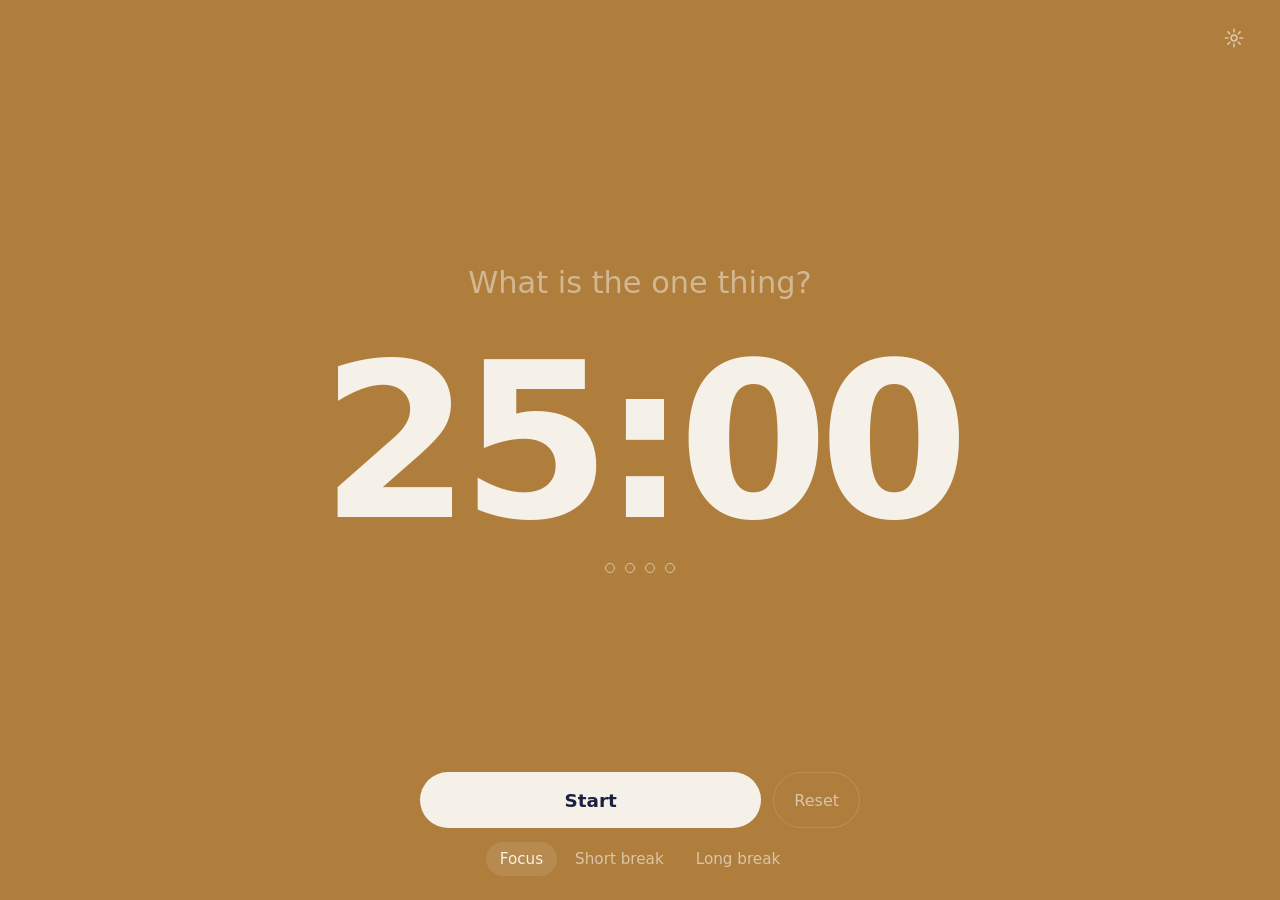
==== index.html @ f16b8491 "Focus: one task, one timer Installable offline pomodoro timer for iPhone and Mac. Plain HTML, CSS an" ====
<!doctype html>
<html lang="en">
<head>
  <meta charset="utf-8">
  <title>Focus</title>
  <meta name="viewport" content="width=device-width, initial-scale=1, viewport-fit=cover">
  <meta name="description" content="One task, one timer.">
  <meta name="theme-color" content="#1c2140">
  <meta name="apple-mobile-web-app-capable" content="yes">
  <meta name="mobile-web-app-capable" content="yes">
  <meta name="apple-mobile-web-app-status-bar-style" content="black-translucent">
  <meta name="apple-mobile-web-app-title" content="Focus">
  <link rel="manifest" href="manifest.webmanifest">
  <link rel="icon" href="icons/icon.svg" type="image/svg+xml">
  <link rel="apple-touch-icon" href="icons/icon-180.png">
  <link rel="stylesheet" href="style.css">
</head>
<body data-mode="focus">

  <div class="level" id="level" aria-hidden="true"></div>

  <main class="stage">
    <header class="top">
      <button class="icon-button" id="settings-button" type="button" aria-label="Settings" aria-expanded="false">
        <svg viewBox="0 0 24 24" width="22" height="22" aria-hidden="true">
          <circle cx="12" cy="12" r="3.2" fill="none" stroke="currentColor" stroke-width="1.8"/>
          <path d="M12 2.5v3M12 18.5v3M2.5 12h3M18.5 12h3M5.3 5.3l2.1 2.1M16.6 16.6l2.1 2.1M5.3 18.7l2.1-2.1M16.6 7.4l2.1-2.1" stroke="currentColor" stroke-width="1.8" stroke-linecap="round"/>
        </svg>
      </button>
    </header>

    <section class="focus-area">
      <label class="task">
        <span class="visually-hidden">Your one task</span>
        <textarea id="task" rows="1" placeholder="What is the one thing?" autocomplete="off" autocapitalize="sentences" spellcheck="false" maxlength="140"></textarea>
      </label>

      <div class="clock" id="clock" role="timer" aria-live="off">25:00</div>

      <div class="sessions" id="sessions" aria-label="Focus sessions completed today"></div>
    </section>

    <footer class="controls">
      <button class="primary" id="toggle" type="button">Start</button>
      <button class="quiet" id="reset" type="button">Reset</button>

      <nav class="modes" aria-label="Session type">
        <button type="button" data-mode="focus" aria-pressed="true">Focus</button>
        <button type="button" data-mode="short" aria-pressed="false">Short break</button>
        <button type="button" data-mode="long" aria-pressed="false">Long break</button>
      </nav>
    </footer>
  </main>

  <div class="sheet-backdrop" id="sheet-backdrop" hidden></div>
  <aside class="sheet" id="sheet" hidden aria-label="Settings">
    <form id="settings-form">
      <h2>Lengths, in minutes</h2>
      <div class="fields">
        <label>Focus <input type="number" name="focus" min="1" max="180" inputmode="numeric" required></label>
        <label>Short break <input type="number" name="short" min="1" max="60" inputmode="numeric" required></label>
        <label>Long break <input type="number" name="long" min="1" max="120" inputmode="numeric" required></label>
        <label>Long break after <input type="number" name="cycle" min="1" max="12" inputmode="numeric" required> sessions</label>
      </div>

      <h2>When a session ends</h2>
      <div class="fields">
        <label class="check"><input type="checkbox" name="sound"> Play a chime</label>
        <label class="check"><input type="checkbox" name="notify" id="notify"> Show a notification</label>
        <p class="hint" id="notify-hint" hidden></p>
      </div>

      <h2>Keys</h2>
      <p class="keys"><kbd>Space</kbd> start or pause &nbsp; <kbd>R</kbd> reset &nbsp; <kbd>1</kbd> <kbd>2</kbd> <kbd>3</kbd> session type &nbsp; <kbd>T</kbd> edit task</p>

      <div class="sheet-actions">
        <button class="primary" type="submit">Save</button>
        <button class="quiet" type="button" id="sheet-close">Cancel</button>
      </div>
    </form>
  </aside>

  <script src="timer.js"></script>
  <script src="app.js"></script>
</body>
</html>
---- style.css ----
/* Focus: one task, one clock.
   The memorable element is the level: a band of colour that drains as the
   session runs, so time left is readable from across a room without
   reading the digits. Everything else stays quiet. */

:root {
  --bg: #1c2140;
  --level: #e9a23b;
  --level-alpha: 0.72;
  --ink: #f5f1e8;
  --ink-soft: rgba(245, 241, 232, 0.62);
  --ink-faint: rgba(245, 241, 232, 0.5);
  --line: rgba(245, 241, 232, 0.16);
  --focus-ring: #ffd27a;
  --sheet: #262c52;
  --font: ui-rounded, "SF Pro Rounded", -apple-system, system-ui, "Segoe UI", Roboto, sans-serif;
}

body[data-mode="short"],
body[data-mode="long"] {
  --bg: #1d3a35;
  --level: #8ad4bb;
  --level-alpha: 0.42;
  --focus-ring: #b8f0dd;
  --sheet: #274841;
}

* { box-sizing: border-box; }

html, body {
  height: 100%;
  margin: 0;
}

body {
  font-family: var(--font);
  background: var(--bg);
  color: var(--ink);
  -webkit-font-smoothing: antialiased;
  -webkit-text-size-adjust: 100%;
  -webkit-tap-highlight-color: transparent;
  overflow: hidden;
  transition: background-color 600ms ease;
  overscroll-behavior: none;
  user-select: none;
  -webkit-user-select: none;
}

/* ----- the level ----- */

.level {
  position: fixed;
  left: 0;
  right: 0;
  bottom: 0;
  height: 100%;
  background: var(--level);
  opacity: var(--level-alpha);
  transform-origin: bottom;
  transform: scaleY(var(--progress, 1));
  transition: transform 1000ms linear, background-color 600ms ease;
  pointer-events: none;
}

body.paused .level {
  animation: breathe 3.2s ease-in-out infinite;
}

@keyframes breathe {
  0%, 100% { opacity: var(--level-alpha); }
  50% { opacity: calc(var(--level-alpha) * 0.55); }
}

/* ----- layout ----- */

.stage {
  position: relative;
  display: grid;
  grid-template-rows: auto 1fr auto;
  height: 100%;
  padding:
    max(16px, env(safe-area-inset-top))
    max(24px, env(safe-area-inset-right))
    max(24px, env(safe-area-inset-bottom))
    max(24px, env(safe-area-inset-left));
}

.top {
  display: flex;
  justify-content: flex-end;
}

.focus-area {
  display: flex;
  flex-direction: column;
  align-items: center;
  justify-content: center;
  gap: clamp(8px, 2vh, 20px);
  text-align: center;
  min-height: 0;
}

.controls {
  display: grid;
  grid-template-columns: 1fr auto;
  grid-template-areas:
    "toggle reset"
    "modes modes";
  gap: 14px 12px;
  max-width: 440px;
  width: 100%;
  margin: 0 auto;
}

/* ----- task ----- */

.task {
  display: block;
  width: min(100%, 34ch);
}

.task textarea {
  display: block;
  width: 100%;
  margin: 0;
  padding: 6px 4px;
  border: 0;
  border-bottom: 1px solid transparent;
  border-radius: 0;
  background: transparent;
  color: var(--ink);
  font: inherit;
  font-size: clamp(1.25rem, 2.6vw + 0.6rem, 1.9rem);
  font-weight: 500;
  line-height: 1.3;
  text-align: center;
  resize: none;
  overflow: hidden;
  outline: none;
  user-select: text;
  -webkit-user-select: text;
  transition: border-color 200ms ease;
}

.task textarea::placeholder {
  color: var(--ink-faint);
  font-weight: 400;
}

.task textarea:focus {
  border-bottom-color: var(--ink-soft);
}

/* ----- clock ----- */

.clock {
  font-size: clamp(5.5rem, 26vw, 15rem);
  font-weight: 600;
  line-height: 0.95;
  letter-spacing: -0.045em;
  font-variant-numeric: tabular-nums;
  font-feature-settings: "tnum" 1;
  margin-top: clamp(4px, 1.5vh, 16px);
}

@media (min-aspect-ratio: 4/3) {
  .clock { font-size: clamp(6rem, 24vh, 15rem); }
  .task { width: min(100%, 44ch); }
}

/* ----- session dots: one per focus session, filled when done ----- */

.sessions {
  display: flex;
  gap: 10px;
  min-height: 12px;
}

.sessions i {
  width: 10px;
  height: 10px;
  border-radius: 50%;
  border: 1.5px solid var(--ink-soft);
}

.sessions i.done {
  background: var(--ink);
  border-color: var(--ink);
}

.sessions i.extra {
  width: auto;
  height: auto;
  border: 0;
  border-radius: 0;
  font-style: normal;
  font-size: 0.8rem;
  line-height: 12px;
  color: var(--ink-soft);
}

/* ----- buttons ----- */

button {
  font: inherit;
  color: inherit;
  cursor: pointer;
  border: 0;
  background: none;
  padding: 0;
  margin: 0;
}

button:focus-visible,
textarea:focus-visible,
input:focus-visible {
  outline: 2px solid var(--focus-ring);
  outline-offset: 3px;
}

.primary {
  grid-area: toggle;
  height: 56px;
  border-radius: 28px;
  background: var(--ink);
  color: var(--bg);
  font-size: 1.15rem;
  font-weight: 600;
  transition: transform 120ms ease, background-color 600ms ease, color 600ms ease;
}

.primary:active { transform: scale(0.97); }

.quiet {
  grid-area: reset;
  height: 56px;
  padding: 0 20px;
  border-radius: 28px;
  border: 1.5px solid var(--line);
  color: var(--ink-soft);
  font-size: 1rem;
  font-weight: 500;
}

.quiet:hover { color: var(--ink); border-color: var(--ink-soft); }

.modes {
  grid-area: modes;
  display: flex;
  justify-content: center;
  gap: 4px;
}

.modes button {
  padding: 8px 14px;
  border-radius: 18px;
  font-size: 0.95rem;
  font-weight: 500;
  color: var(--ink-soft);
  transition: color 160ms ease, background-color 160ms ease;
}

.modes button:hover { color: var(--ink); }

.modes button[aria-pressed="true"] {
  color: var(--ink);
  background: rgba(255, 255, 255, 0.1);
}

.icon-button {
  width: 44px;
  height: 44px;
  border-radius: 22px;
  display: grid;
  place-items: center;
  color: var(--ink-soft);
}

.icon-button:hover,
.icon-button[aria-expanded="true"] { color: var(--ink); }

/* ----- settings sheet ----- */

.sheet-backdrop {
  position: fixed;
  inset: 0;
  background: rgba(0, 0, 0, 0.35);
}

.sheet {
  position: fixed;
  left: 50%;
  bottom: 0;
  transform: translateX(-50%);
  width: min(100%, 460px);
  max-height: 88vh;
  overflow-y: auto;
  background: var(--sheet);
  border-radius: 22px 22px 0 0;
  padding: 24px 24px max(24px, env(safe-area-inset-bottom));
  box-shadow: 0 -8px 40px rgba(0, 0, 0, 0.3);
}

@media (min-width: 720px) {
  .sheet {
    bottom: auto;
    top: 50%;
    transform: translate(-50%, -50%);
    border-radius: 22px;
  }
}

.sheet h2 {
  font-size: 0.95rem;
  font-weight: 600;
  color: var(--ink-soft);
  margin: 0 0 10px;
}

.sheet h2 + .fields { margin-bottom: 22px; }

.fields {
  display: grid;
  gap: 10px;
}

.fields label {
  display: flex;
  align-items: center;
  justify-content: space-between;
  gap: 12px;
  font-size: 1.05rem;
  font-weight: 500;
}

.fields input[type="number"] {
  width: 72px;
  height: 40px;
  padding: 0 10px;
  font: inherit;
  font-size: 1.05rem;
  font-variant-numeric: tabular-nums;
  text-align: right;
  color: var(--ink);
  background: rgba(0, 0, 0, 0.22);
  border: 1px solid var(--line);
  border-radius: 10px;
}

.fields input[type="number"]::-webkit-inner-spin-button { opacity: 1; }

.fields .check { justify-content: flex-start; }

.fields input[type="checkbox"] {
  width: 22px;
  height: 22px;
  margin: 0;
  accent-color: var(--level);
}

.hint {
  margin: 0;
  font-size: 0.9rem;
  color: var(--ink-soft);
}

.keys {
  font-size: 0.95rem;
  color: var(--ink-soft);
  margin: 0 0 22px;
  line-height: 2;
}

kbd {
  font: inherit;
  font-size: 0.85rem;
  padding: 1px 7px;
  border: 1px solid var(--line);
  border-radius: 6px;
  color: var(--ink);
}

.sheet-actions {
  display: grid;
  grid-template-columns: 1fr auto;
  gap: 12px;
}

.sheet-actions .primary,
.sheet-actions .quiet { grid-area: auto; height: 50px; }

/* ----- utilities ----- */

.visually-hidden {
  position: absolute;
  width: 1px;
  height: 1px;
  overflow: hidden;
  clip: rect(0 0 0 0);
  white-space: nowrap;
}

@media (prefers-reduced-motion: reduce) {
  .level { transition: none; }
  body.paused .level { animation: none; }
  body, .primary { transition: none; }
}
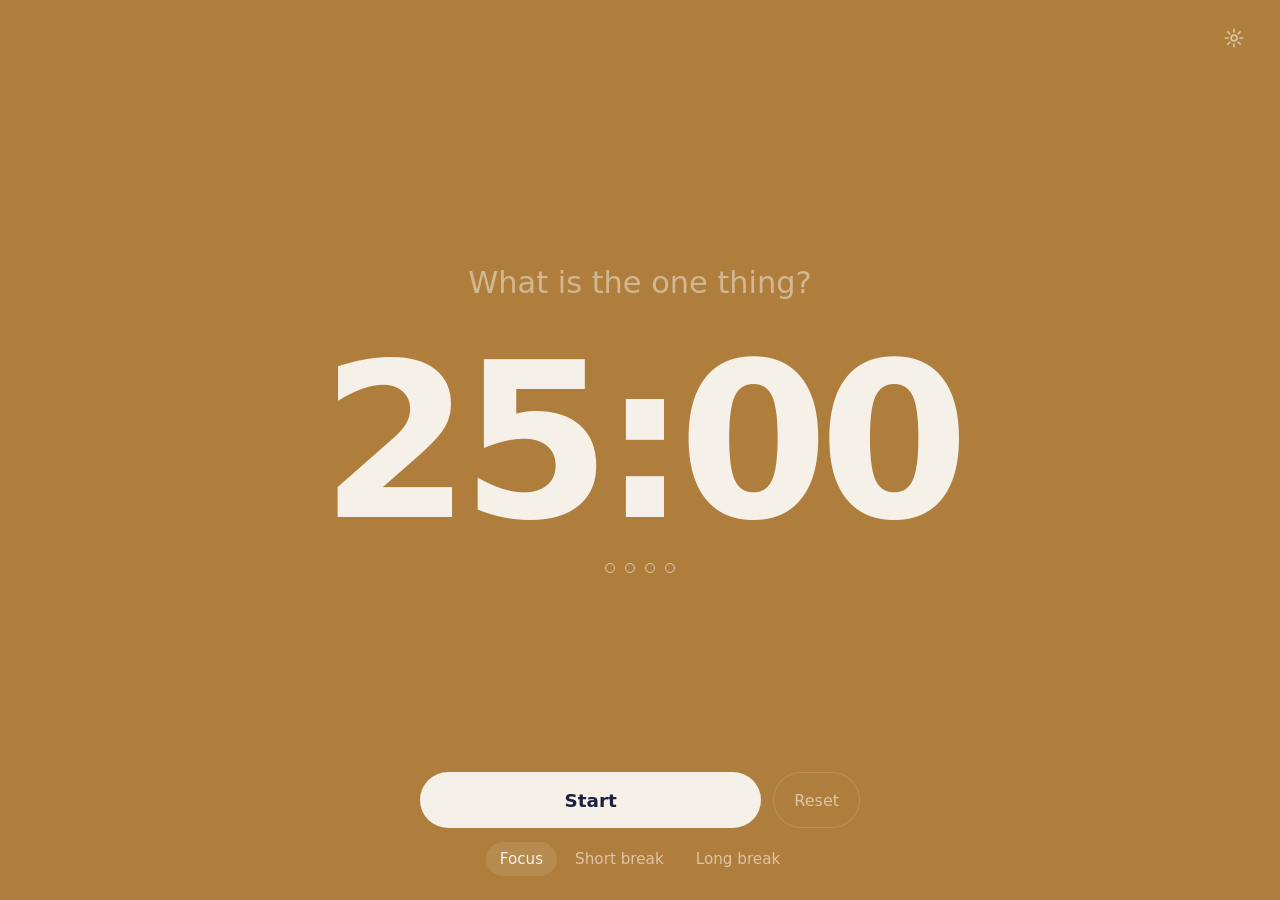
==== commit e3f08b9a: "Six colour schemes Amber, Old Glory, Monochrome, Evergreen, Chalk and Dusk, chosen from the settings" ====
--- a/index.html
+++ b/index.html
@@ -3,6 +3,7 @@
 <head>
   <meta charset="utf-8">
   <title>Focus</title>
+  <meta http-equiv="Content-Security-Policy" content="default-src 'self'; connect-src 'none'; img-src 'self'; style-src 'self'; script-src 'self'; font-src 'self'; manifest-src 'self'; object-src 'none'; base-uri 'none'; form-action 'none'">
   <meta name="viewport" content="width=device-width, initial-scale=1, viewport-fit=cover">
   <meta name="description" content="One task, one timer.">
   <meta name="theme-color" content="#1c2140">
@@ -15,7 +16,7 @@
   <link rel="apple-touch-icon" href="icons/icon-180.png">
   <link rel="stylesheet" href="style.css">
 </head>
-<body data-mode="focus">
+<body data-mode="focus" data-theme="amber">
 
   <div class="level" id="level" aria-hidden="true"></div>
 
@@ -70,6 +71,16 @@
         <p class="hint" id="notify-hint" hidden></p>
       </div>
 
+      <h2>Colours</h2>
+      <div class="themes" id="themes" role="group" aria-label="Colour scheme">
+        <button type="button" data-theme="amber" aria-pressed="true"><span class="swatch" data-theme="amber"></span>Amber</button>
+        <button type="button" data-theme="flag" aria-pressed="false"><span class="swatch" data-theme="flag"></span>Old Glory</button>
+        <button type="button" data-theme="mono" aria-pressed="false"><span class="swatch" data-theme="mono"></span>Monochrome</button>
+        <button type="button" data-theme="evergreen" aria-pressed="false"><span class="swatch" data-theme="evergreen"></span>Evergreen</button>
+        <button type="button" data-theme="chalk" aria-pressed="false"><span class="swatch" data-theme="chalk"></span>Chalk</button>
+        <button type="button" data-theme="dusk" aria-pressed="false"><span class="swatch" data-theme="dusk"></span>Dusk</button>
+      </div>
+
       <h2>Keys</h2>
       <p class="keys"><kbd>Space</kbd> start or pause &nbsp; <kbd>R</kbd> reset &nbsp; <kbd>1</kbd> <kbd>2</kbd> <kbd>3</kbd> session type &nbsp; <kbd>T</kbd> edit task</p>
 
--- a/style.css
+++ b/style.css
@@ -4,25 +4,64 @@
    reading the digits. Everything else stays quiet. */
 
 :root {
-  --bg: #1c2140;
-  --level: #e9a23b;
-  --level-alpha: 0.72;
-  --ink: #f5f1e8;
-  --ink-soft: rgba(245, 241, 232, 0.62);
-  --ink-faint: rgba(245, 241, 232, 0.5);
-  --line: rgba(245, 241, 232, 0.16);
-  --focus-ring: #ffd27a;
-  --sheet: #262c52;
   --font: ui-rounded, "SF Pro Rounded", -apple-system, system-ui, "Segoe UI", Roboto, sans-serif;
 }
 
-body[data-mode="short"],
-body[data-mode="long"] {
-  --bg: #1d3a35;
-  --level: #8ad4bb;
-  --level-alpha: 0.42;
-  --focus-ring: #b8f0dd;
-  --sheet: #274841;
+/* Derived on every element so each one mixes from its own inherited
+   --ink, --bg and --level (the swatches carry their own scheme). */
+* {
+  --ink-soft: color-mix(in srgb, var(--ink) 62%, transparent);
+  --ink-faint: color-mix(in srgb, var(--ink) 50%, transparent);
+  --line: color-mix(in srgb, var(--ink) 18%, transparent);
+  --wash: color-mix(in srgb, var(--ink) 11%, transparent);
+  --sheet: color-mix(in srgb, var(--bg) 86%, var(--ink));
+  --focus-ring: var(--ink);
+  --filled: color-mix(in srgb, var(--level) calc(var(--level-alpha) * 100%), var(--bg));
+}
+
+/* Colour schemes. Each one sets the focus look, then the break look.
+   The same rules paint the swatches in the settings sheet. */
+
+:root, [data-theme="amber"] {
+  --bg: #1c2140; --level: #e9a23b; --level-alpha: 0.72; --ink: #f5f1e8;
+}
+[data-theme="amber"].break {
+  --bg: #1d3a35; --level: #8ad4bb; --level-alpha: 0.42;
+}
+
+[data-theme="flag"] {
+  --bg: #0b2a5b; --level: #c8102e; --level-alpha: 0.88; --ink: #ffffff;
+}
+[data-theme="flag"].break {
+  --bg: #ffffff; --level: #0b2a5b; --level-alpha: 0.2; --ink: #0b2a5b;
+}
+
+[data-theme="mono"] {
+  --bg: #000000; --level: #ffffff; --level-alpha: 0.18; --ink: #ffffff;
+}
+[data-theme="mono"].break {
+  --bg: #ffffff; --level: #000000; --level-alpha: 0.1; --ink: #000000;
+}
+
+[data-theme="evergreen"] {
+  --bg: #0f2b22; --level: #3f7d5a; --level-alpha: 0.8; --ink: #eef3ee;
+}
+[data-theme="evergreen"].break {
+  --bg: #2b3d46; --level: #9fbecb; --level-alpha: 0.42;
+}
+
+[data-theme="chalk"] {
+  --bg: #ededea; --level: #bcc3c9; --level-alpha: 0.85; --ink: #17191c;
+}
+[data-theme="chalk"].break {
+  --bg: #e4ebe6; --level: #a4c4b0; --level-alpha: 0.7;
+}
+
+[data-theme="dusk"] {
+  --bg: #2a1b3d; --level: #e0708a; --level-alpha: 0.7; --ink: #fbeff2;
+}
+[data-theme="dusk"].break {
+  --bg: #1f2a44; --level: #8fa8e8; --level-alpha: 0.5;
 }
 
 * { box-sizing: border-box; }
@@ -264,7 +303,7 @@
 
 .modes button[aria-pressed="true"] {
   color: var(--ink);
-  background: rgba(255, 255, 255, 0.1);
+  background: var(--wash);
 }
 
 .icon-button {
@@ -299,6 +338,7 @@
   border-radius: 22px 22px 0 0;
   padding: 24px 24px max(24px, env(safe-area-inset-bottom));
   box-shadow: 0 -8px 40px rgba(0, 0, 0, 0.3);
+  color: var(--ink);
 }
 
 @media (min-width: 720px) {
@@ -342,7 +382,7 @@
   font-variant-numeric: tabular-nums;
   text-align: right;
   color: var(--ink);
-  background: rgba(0, 0, 0, 0.22);
+  background: var(--wash);
   border: 1px solid var(--line);
   border-radius: 10px;
 }
@@ -388,6 +428,39 @@
 
 .sheet-actions .primary,
 .sheet-actions .quiet { grid-area: auto; height: 50px; }
+
+/* ----- colour scheme swatches ----- */
+
+.themes {
+  display: grid;
+  grid-template-columns: repeat(3, 1fr);
+  gap: 10px;
+  margin-bottom: 22px;
+}
+
+.themes button {
+  display: grid;
+  gap: 6px;
+  justify-items: center;
+  padding: 4px 4px 6px;
+  border-radius: 16px;
+  font-size: 0.85rem;
+  font-weight: 500;
+  color: var(--ink-soft);
+}
+
+.themes button[aria-pressed="true"] {
+  color: var(--ink);
+  box-shadow: 0 0 0 2px var(--ink);
+}
+
+.themes .swatch {
+  width: 100%;
+  height: 44px;
+  border-radius: 12px;
+  background: linear-gradient(var(--bg) 0 46%, var(--filled) 46%);
+  box-shadow: inset 0 0 0 1px rgba(128, 128, 128, 0.35);
+}
 
 /* ----- utilities ----- */
 
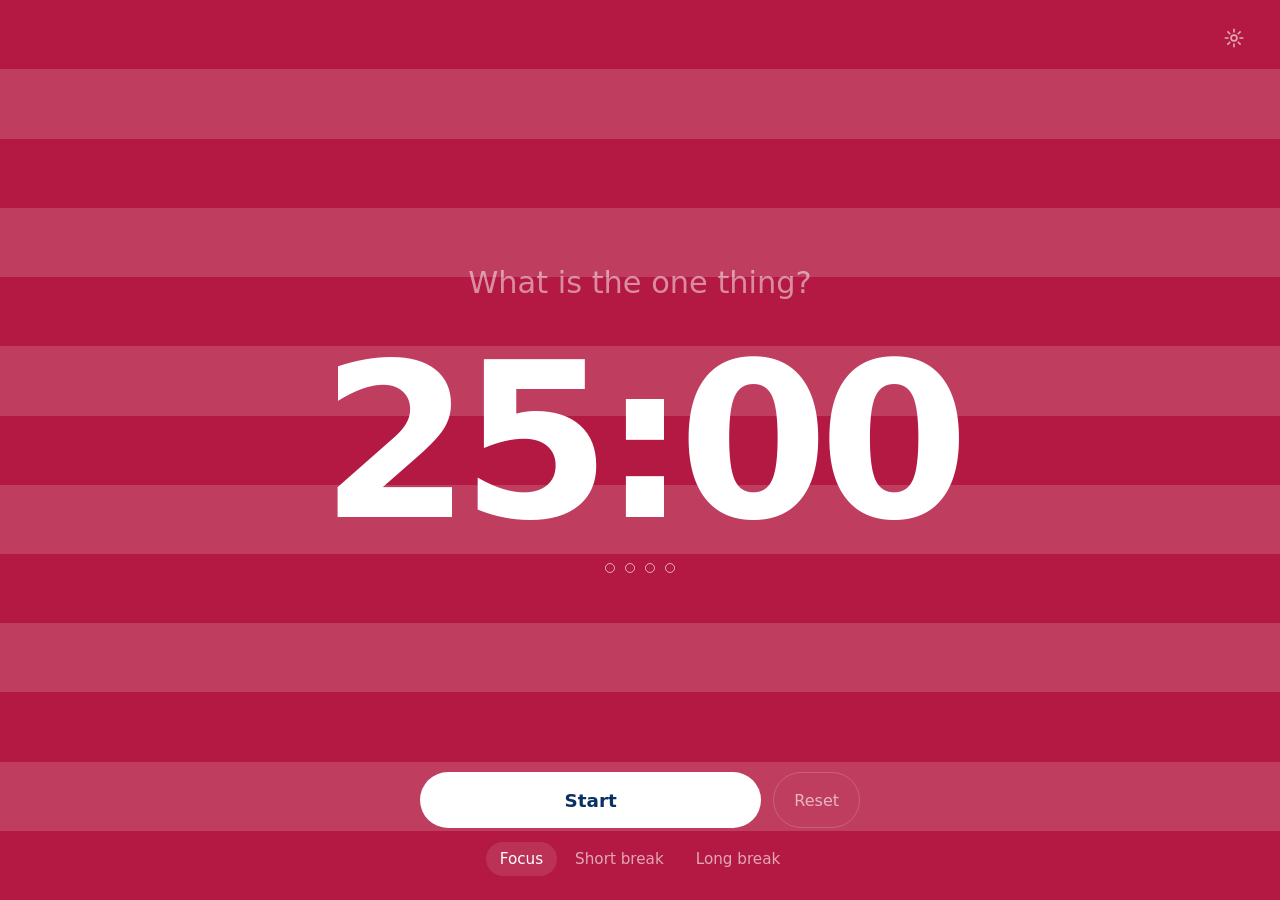
==== commit 8d4df4d6: "Colour schemes drawn from American regions Old Glory gets true flag colours, a star field and stripe" ====
--- a/index.html
+++ b/index.html
@@ -6,7 +6,7 @@
   <meta http-equiv="Content-Security-Policy" content="default-src 'self'; connect-src 'none'; img-src 'self'; style-src 'self'; script-src 'self'; font-src 'self'; manifest-src 'self'; object-src 'none'; base-uri 'none'; form-action 'none'">
   <meta name="viewport" content="width=device-width, initial-scale=1, viewport-fit=cover">
   <meta name="description" content="One task, one timer.">
-  <meta name="theme-color" content="#1c2140">
+  <meta name="theme-color" content="#0a3161">
   <meta name="apple-mobile-web-app-capable" content="yes">
   <meta name="mobile-web-app-capable" content="yes">
   <meta name="apple-mobile-web-app-status-bar-style" content="black-translucent">
@@ -16,7 +16,7 @@
   <link rel="apple-touch-icon" href="icons/icon-180.png">
   <link rel="stylesheet" href="style.css">
 </head>
-<body data-mode="focus" data-theme="amber">
+<body data-mode="focus" data-theme="old-glory">
 
   <div class="level" id="level" aria-hidden="true"></div>
 
@@ -73,12 +73,19 @@
 
       <h2>Colours</h2>
       <div class="themes" id="themes" role="group" aria-label="Colour scheme">
-        <button type="button" data-theme="amber" aria-pressed="true"><span class="swatch" data-theme="amber"></span>Amber</button>
-        <button type="button" data-theme="flag" aria-pressed="false"><span class="swatch" data-theme="flag"></span>Old Glory</button>
+        <button type="button" data-theme="old-glory" aria-pressed="true"><span class="swatch" data-theme="old-glory"></span>Old Glory</button>
         <button type="button" data-theme="mono" aria-pressed="false"><span class="swatch" data-theme="mono"></span>Monochrome</button>
-        <button type="button" data-theme="evergreen" aria-pressed="false"><span class="swatch" data-theme="evergreen"></span>Evergreen</button>
-        <button type="button" data-theme="chalk" aria-pressed="false"><span class="swatch" data-theme="chalk"></span>Chalk</button>
-        <button type="button" data-theme="dusk" aria-pressed="false"><span class="swatch" data-theme="dusk"></span>Dusk</button>
+        <button type="button" data-theme="pnw" aria-pressed="false"><span class="swatch" data-theme="pnw"></span>Pacific Northwest</button>
+        <button type="button" data-theme="norcal" aria-pressed="false"><span class="swatch" data-theme="norcal"></span>Northern California</button>
+        <button type="button" data-theme="socal" aria-pressed="false"><span class="swatch" data-theme="socal"></span>Southern California</button>
+        <button type="button" data-theme="rockies" aria-pressed="false"><span class="swatch" data-theme="rockies"></span>Rockies</button>
+        <button type="button" data-theme="texas" aria-pressed="false"><span class="swatch" data-theme="texas"></span>Texas</button>
+        <button type="button" data-theme="new-england" aria-pressed="false"><span class="swatch" data-theme="new-england"></span>New England</button>
+        <button type="button" data-theme="new-york" aria-pressed="false"><span class="swatch" data-theme="new-york"></span>New York</button>
+        <button type="button" data-theme="florida" aria-pressed="false"><span class="swatch" data-theme="florida"></span>Florida</button>
+        <button type="button" data-theme="chicago" aria-pressed="false"><span class="swatch" data-theme="chicago"></span>Chicago noir</button>
+        <button type="button" data-theme="hawaii" aria-pressed="false"><span class="swatch" data-theme="hawaii"></span>Hawaii</button>
+        <button type="button" data-theme="alaska" aria-pressed="false"><span class="swatch" data-theme="alaska"></span>Alaska</button>
       </div>
 
       <h2>Keys</h2>
--- a/style.css
+++ b/style.css
@@ -19,21 +19,25 @@
   --filled: color-mix(in srgb, var(--level) calc(var(--level-alpha) * 100%), var(--bg));
 }
 
-/* Colour schemes. Each one sets the focus look, then the break look.
+/* Colour schemes: one for the flag, one plain, eleven for the regions.
+   Each block sets the focus look, then the break look. Optional art:
+   --sky paints the open background, --level-art paints the level, and
+   --edge cuts the level's top edge with a mask (trees, peaks).
    The same rules paint the swatches in the settings sheet. */
 
-:root, [data-theme="amber"] {
-  --bg: #1c2140; --level: #e9a23b; --level-alpha: 0.72; --ink: #f5f1e8;
-}
-[data-theme="amber"].break {
-  --bg: #1d3a35; --level: #8ad4bb; --level-alpha: 0.42;
-}
-
-[data-theme="flag"] {
-  --bg: #0b2a5b; --level: #c8102e; --level-alpha: 0.88; --ink: #ffffff;
-}
-[data-theme="flag"].break {
-  --bg: #ffffff; --level: #0b2a5b; --level-alpha: 0.2; --ink: #0b2a5b;
+:root {
+  --bg: #0a3161; --level: #b31942; --level-alpha: 1; --ink: #ffffff;
+  --sky: none; --level-art: none; --edge: none; --edge-h: 0px;
+}
+
+[data-theme="old-glory"] {
+  --bg: #0a3161; --level: #b31942; --level-alpha: 1; --ink: #ffffff;
+  --sky: url("art/stars.svg"); --sky-size: 96px 96px;
+  --level-art: repeating-linear-gradient(to top, transparent 0 7.69vh, rgba(255, 255, 255, 0.16) 7.69vh 15.38vh);
+}
+[data-theme="old-glory"].break {
+  --bg: #ffffff; --level: #0a3161; --level-alpha: 0.18; --ink: #0a3161;
+  --sky: none; --level-art: none;
 }
 
 [data-theme="mono"] {
@@ -43,25 +47,92 @@
   --bg: #ffffff; --level: #000000; --level-alpha: 0.1; --ink: #000000;
 }
 
-[data-theme="evergreen"] {
-  --bg: #0f2b22; --level: #3f7d5a; --level-alpha: 0.8; --ink: #eef3ee;
-}
-[data-theme="evergreen"].break {
-  --bg: #2b3d46; --level: #9fbecb; --level-alpha: 0.42;
-}
-
-[data-theme="chalk"] {
-  --bg: #ededea; --level: #bcc3c9; --level-alpha: 0.85; --ink: #17191c;
-}
-[data-theme="chalk"].break {
-  --bg: #e4ebe6; --level: #a4c4b0; --level-alpha: 0.7;
-}
-
-[data-theme="dusk"] {
-  --bg: #2a1b3d; --level: #e0708a; --level-alpha: 0.7; --ink: #fbeff2;
-}
-[data-theme="dusk"].break {
-  --bg: #1f2a44; --level: #8fa8e8; --level-alpha: 0.5;
+[data-theme="pnw"] {
+  --bg: #10261d; --level: #2f6b4f; --level-alpha: 0.9; --ink: #e9efe6;
+  --edge: url("art/treeline.svg"); --edge-h: 44px;
+}
+[data-theme="pnw"].break {
+  --bg: #24343c; --level: #8fb3c2; --level-alpha: 0.45;
+  --edge: none;
+}
+
+[data-theme="norcal"] {
+  --bg: #d5dde1; --level: #f04a00; --level-alpha: 0.82; --ink: #1d1714;
+}
+[data-theme="norcal"].break {
+  --bg: #3a2a22; --level: #8a5237; --level-alpha: 0.85; --ink: #f2e8dc;
+}
+
+[data-theme="socal"] {
+  --bg: #3b1f4a; --level: #f28c3a; --level-alpha: 0.9; --ink: #fff4e6;
+  --sky: radial-gradient(circle at 78% 30%, #ffd166 0 46px, rgba(255, 209, 102, 0.35) 47px 60px, transparent 61px);
+  --sky-repeat: no-repeat;
+}
+[data-theme="socal"].break {
+  --bg: #8ed0e6; --level: #f3dfae; --level-alpha: 0.95; --ink: #1e2f3a;
+  --sky: none;
+}
+
+[data-theme="rockies"] {
+  --bg: #16213a; --level: #5b6f8f; --level-alpha: 0.92; --ink: #eef2f7;
+  --edge: url("art/peaks.svg"); --edge-h: 56px;
+}
+[data-theme="rockies"].break {
+  --bg: #e8eef5; --level: #a9bdd6; --level-alpha: 0.8; --ink: #1f2a3d;
+}
+
+[data-theme="texas"] {
+  --bg: #00205b; --level: #bf0a30; --level-alpha: 1; --ink: #ffffff;
+  --sky: url("art/lone-star.svg"); --sky-size: 150px 150px; --sky-repeat: no-repeat; --sky-position: center 18%;
+}
+[data-theme="texas"].break {
+  --bg: #e9e4d8; --level: #5b62b5; --level-alpha: 0.6; --ink: #1c1a2b;
+  --sky: none;
+}
+
+[data-theme="new-england"] {
+  --bg: #2b1d1a; --level: #c8502e; --level-alpha: 0.88; --ink: #f6ecdc;
+}
+[data-theme="new-england"].break {
+  --bg: #22303a; --level: #a8bcc4; --level-alpha: 0.5; --ink: #f0f4f5;
+}
+
+[data-theme="new-york"] {
+  --bg: #d9d9d2; --level: #f2b705; --level-alpha: 0.95; --ink: #121212;
+}
+[data-theme="new-york"].break {
+  --bg: #1c1f26; --level: #3f4a6b; --level-alpha: 0.85; --ink: #f2f2f2;
+}
+
+[data-theme="florida"] {
+  --bg: #bfe9f2; --level: #ff8c69; --level-alpha: 0.9; --ink: #1d2b33;
+}
+[data-theme="florida"].break {
+  --bg: #d9f2ec; --level: #ffd166; --level-alpha: 0.8; --ink: #13343a;
+}
+
+[data-theme="chicago"] {
+  --bg: #0c0c0e; --level: #55606b; --level-alpha: 0.8; --ink: #ececec;
+  --sky: url("art/chicago-stars.svg"); --sky-size: 200px 50px; --sky-repeat: no-repeat; --sky-position: center 14%;
+}
+[data-theme="chicago"].break {
+  --bg: #b3ddf2; --level: #7fb4d1; --level-alpha: 0.6; --ink: #0c1a22;
+}
+
+[data-theme="hawaii"] {
+  --bg: #0f3d5c; --level: #1f8f86; --level-alpha: 0.85; --ink: #f4fbf9;
+}
+[data-theme="hawaii"].break {
+  --bg: #fff4e6; --level: #ffb7c5; --level-alpha: 0.9; --ink: #3a2330;
+}
+
+[data-theme="alaska"] {
+  --bg: #0f204b; --level: #3ddc97; --level-alpha: 0.55; --ink: #ffffff;
+  --sky: url("art/dipper.svg"); --sky-size: 220px 165px; --sky-repeat: no-repeat; --sky-position: right 6% top 7%;
+}
+[data-theme="alaska"].break {
+  --bg: #e8eef3; --level: #a9c6d9; --level-alpha: 0.8; --ink: #14243a;
+  --sky: none;
 }
 
 * { box-sizing: border-box; }
@@ -73,7 +144,11 @@
 
 body {
   font-family: var(--font);
-  background: var(--bg);
+  background-color: var(--bg);
+  background-image: var(--sky, none);
+  background-size: var(--sky-size, auto);
+  background-repeat: var(--sky-repeat, repeat);
+  background-position: var(--sky-position, 0 0);
   color: var(--ink);
   -webkit-font-smoothing: antialiased;
   -webkit-text-size-adjust: 100%;
@@ -92,13 +167,31 @@
   left: 0;
   right: 0;
   bottom: 0;
-  height: 100%;
+  height: calc(var(--progress, 1) * 100%);
+  background-color: var(--level);
+  background-image: var(--level-art, none);
+  opacity: var(--level-alpha);
+  transition: height 1000ms linear, background-color 600ms ease;
+  pointer-events: none;
+}
+
+/* Some regions cut the level's top edge into a silhouette. */
+.level::before {
+  content: "";
+  position: absolute;
+  left: 0;
+  right: 0;
+  bottom: 100%;
+  height: var(--edge-h, 0px);
   background: var(--level);
-  opacity: var(--level-alpha);
-  transform-origin: bottom;
-  transform: scaleY(var(--progress, 1));
-  transition: transform 1000ms linear, background-color 600ms ease;
-  pointer-events: none;
+  -webkit-mask-image: var(--edge, none);
+  -webkit-mask-repeat: repeat-x;
+  -webkit-mask-position: bottom;
+  -webkit-mask-size: auto 100%;
+  mask-image: var(--edge, none);
+  mask-repeat: repeat-x;
+  mask-position: bottom;
+  mask-size: auto 100%;
 }
 
 body.paused .level {
@@ -339,6 +432,10 @@
   padding: 24px 24px max(24px, env(safe-area-inset-bottom));
   box-shadow: 0 -8px 40px rgba(0, 0, 0, 0.3);
   color: var(--ink);
+  /* Resolved here so the swatches, which carry their own scheme, inherit
+     the sheet's colours for their selection ring. */
+  --ring: var(--ink);
+  --sheet-bg: var(--sheet);
 }
 
 @media (min-width: 720px) {
@@ -442,16 +539,17 @@
   display: grid;
   gap: 6px;
   justify-items: center;
-  padding: 4px 4px 6px;
-  border-radius: 16px;
-  font-size: 0.85rem;
+  align-content: start;
+  font-size: 0.8rem;
   font-weight: 500;
-  color: var(--ink-soft);
-}
-
-.themes button[aria-pressed="true"] {
-  color: var(--ink);
-  box-shadow: 0 0 0 2px var(--ink);
+  line-height: 1.2;
+  color: var(--ink-soft);
+}
+
+.themes button[aria-pressed="true"] { color: var(--ink); }
+
+.themes button[aria-pressed="true"] .swatch {
+  box-shadow: 0 0 0 2px var(--sheet-bg), 0 0 0 4px var(--ring);
 }
 
 .themes .swatch {
@@ -460,6 +558,7 @@
   border-radius: 12px;
   background: linear-gradient(var(--bg) 0 46%, var(--filled) 46%);
   box-shadow: inset 0 0 0 1px rgba(128, 128, 128, 0.35);
+  transition: box-shadow 120ms ease;
 }
 
 /* ----- utilities ----- */
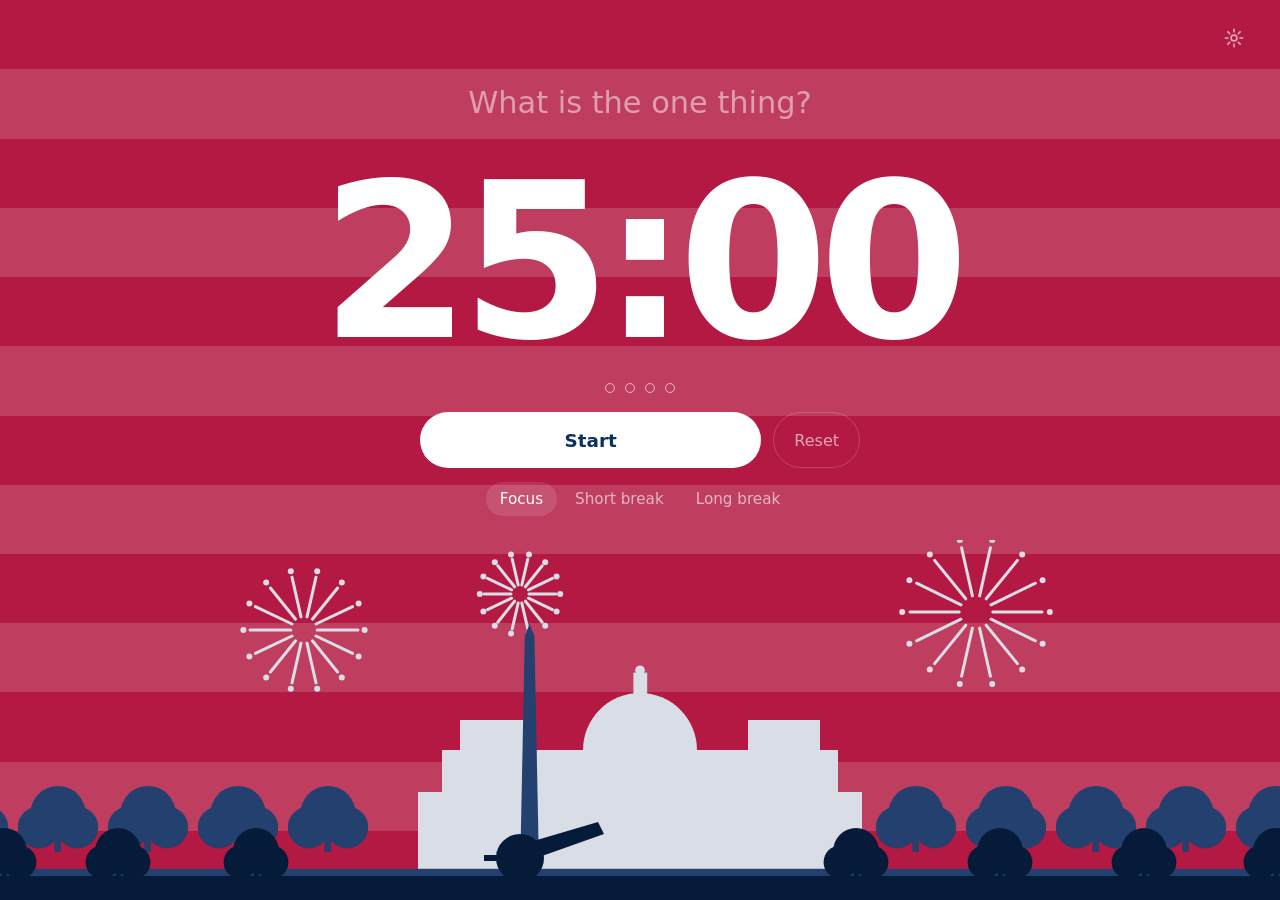
==== commit e836631c: "Poster scenes for every region Each scheme is now a small travel poster: up to four flat silhouette " ====
--- a/index.html
+++ b/index.html
@@ -16,9 +16,10 @@
   <link rel="apple-touch-icon" href="icons/icon-180.png">
   <link rel="stylesheet" href="style.css">
 </head>
-<body data-mode="focus" data-theme="old-glory">
+<body data-mode="focus" data-theme="spirit">
 
   <div class="level" id="level" aria-hidden="true"></div>
+  <div class="scene" aria-hidden="true"><i class="far"></i><i class="peak"></i><i class="mid"></i><i class="near"></i></div>
 
   <main class="stage">
     <header class="top">
@@ -54,8 +55,25 @@
   </main>
 
   <div class="sheet-backdrop" id="sheet-backdrop" hidden></div>
-  <aside class="sheet" id="sheet" hidden aria-label="Settings">
+  <aside class="sheet" id="sheet" hidden aria-label="Settings" tabindex="-1">
     <form id="settings-form">
+      <h2>Colours</h2>
+      <div class="themes" id="themes" role="group" aria-label="Colour scheme">
+        <button type="button" data-theme="spirit" aria-pressed="true"><span class="swatch" data-theme="spirit"></span>Spirit of '76</button>
+        <button type="button" data-theme="mono" aria-pressed="false"><span class="swatch" data-theme="mono"></span>Ink &amp; Paper</button>
+        <button type="button" data-theme="rainier" aria-pressed="false"><span class="swatch" data-theme="rainier"></span>The Mountain Is Out</button>
+        <button type="button" data-theme="gate" aria-pressed="false"><span class="swatch" data-theme="gate"></span>Fog Over the Gate</button>
+        <button type="button" data-theme="summer" aria-pressed="false"><span class="swatch" data-theme="summer"></span>Endless Summer</button>
+        <button type="button" data-theme="rockies" aria-pressed="false"><span class="swatch" data-theme="rockies"></span>Purple Mountain Majesty</button>
+        <button type="button" data-theme="texas" aria-pressed="false"><span class="swatch" data-theme="texas"></span>Deep in the Heart</button>
+        <button type="button" data-theme="foliage" aria-pressed="false"><span class="swatch" data-theme="foliage"></span>Leaf Peeper</button>
+        <button type="button" data-theme="empire" aria-pressed="false"><span class="swatch" data-theme="empire"></span>Empire State</button>
+        <button type="button" data-theme="sunshine" aria-pressed="false"><span class="swatch" data-theme="sunshine"></span>Sunshine State</button>
+        <button type="button" data-theme="windy" aria-pressed="false"><span class="swatch" data-theme="windy"></span>Windy City Noir</button>
+        <button type="button" data-theme="aloha" aria-pressed="false"><span class="swatch" data-theme="aloha"></span>Mauka to Makai</button>
+        <button type="button" data-theme="frontier" aria-pressed="false"><span class="swatch" data-theme="frontier"></span>The Last Frontier</button>
+      </div>
+
       <h2>Lengths, in minutes</h2>
       <div class="fields">
         <label>Focus <input type="number" name="focus" min="1" max="180" inputmode="numeric" required></label>
@@ -71,25 +89,10 @@
         <p class="hint" id="notify-hint" hidden></p>
       </div>
 
-      <h2>Colours</h2>
-      <div class="themes" id="themes" role="group" aria-label="Colour scheme">
-        <button type="button" data-theme="old-glory" aria-pressed="true"><span class="swatch" data-theme="old-glory"></span>Old Glory</button>
-        <button type="button" data-theme="mono" aria-pressed="false"><span class="swatch" data-theme="mono"></span>Monochrome</button>
-        <button type="button" data-theme="pnw" aria-pressed="false"><span class="swatch" data-theme="pnw"></span>Pacific Northwest</button>
-        <button type="button" data-theme="norcal" aria-pressed="false"><span class="swatch" data-theme="norcal"></span>Northern California</button>
-        <button type="button" data-theme="socal" aria-pressed="false"><span class="swatch" data-theme="socal"></span>Southern California</button>
-        <button type="button" data-theme="rockies" aria-pressed="false"><span class="swatch" data-theme="rockies"></span>Rockies</button>
-        <button type="button" data-theme="texas" aria-pressed="false"><span class="swatch" data-theme="texas"></span>Texas</button>
-        <button type="button" data-theme="new-england" aria-pressed="false"><span class="swatch" data-theme="new-england"></span>New England</button>
-        <button type="button" data-theme="new-york" aria-pressed="false"><span class="swatch" data-theme="new-york"></span>New York</button>
-        <button type="button" data-theme="florida" aria-pressed="false"><span class="swatch" data-theme="florida"></span>Florida</button>
-        <button type="button" data-theme="chicago" aria-pressed="false"><span class="swatch" data-theme="chicago"></span>Chicago noir</button>
-        <button type="button" data-theme="hawaii" aria-pressed="false"><span class="swatch" data-theme="hawaii"></span>Hawaii</button>
-        <button type="button" data-theme="alaska" aria-pressed="false"><span class="swatch" data-theme="alaska"></span>Alaska</button>
-      </div>
-
       <h2>Keys</h2>
       <p class="keys"><kbd>Space</kbd> start or pause &nbsp; <kbd>R</kbd> reset &nbsp; <kbd>1</kbd> <kbd>2</kbd> <kbd>3</kbd> session type &nbsp; <kbd>T</kbd> edit task</p>
+
+      <p class="version" id="version"></p>
 
       <div class="sheet-actions">
         <button class="primary" type="submit">Save</button>
--- a/style.css
+++ b/style.css
@@ -19,120 +19,159 @@
   --filled: color-mix(in srgb, var(--level) calc(var(--level-alpha) * 100%), var(--bg));
 }
 
-/* Colour schemes: one for the flag, one plain, eleven for the regions.
-   Each block sets the focus look, then the break look. Optional art:
-   --sky paints the open background, --level-art paints the level, and
-   --edge cuts the level's top edge with a mask (trees, peaks).
-   The same rules paint the swatches in the settings sheet. */
+body {
+  --far: color-mix(in srgb, var(--ink) 32%, var(--bg));
+  --peak: color-mix(in srgb, #fff 55%, var(--far));
+  --mid: color-mix(in srgb, #000 30%, var(--bg));
+  --near: color-mix(in srgb, #000 65%, var(--bg));
+}
+
+/* Colour schemes. One for the flag, one plain, eleven for the regions.
+   Each block sets the focus look, then the break look. A scene is up to
+   four silhouette layers (far, peak, mid, near) drawn by tools/scenes.py
+   and coloured here: --far, --peak, --mid and --near default to mixes of
+   the scheme's own ink and background, and can be overridden.
+   --sky paints the open background. The same rules paint the swatches. */
 
 :root {
   --bg: #0a3161; --level: #b31942; --level-alpha: 1; --ink: #ffffff;
-  --sky: none; --level-art: none; --edge: none; --edge-h: 0px;
-}
-
-[data-theme="old-glory"] {
+  --sky: none; --level-art: none;
+  --scene-far: linear-gradient(transparent, transparent);
+  --scene-peak: linear-gradient(transparent, transparent);
+  --scene-mid: linear-gradient(transparent, transparent);
+  --scene-near: linear-gradient(transparent, transparent);
+  --stage-h: max(60vh, 520px);
+}
+
+[data-theme="spirit"] {
   --bg: #0a3161; --level: #b31942; --level-alpha: 1; --ink: #ffffff;
   --sky: url("art/stars.svg"); --sky-size: 96px 96px;
   --level-art: repeating-linear-gradient(to top, transparent 0 7.69vh, rgba(255, 255, 255, 0.16) 7.69vh 15.38vh);
-}
-[data-theme="old-glory"].break {
+  --scene-far: url("art/spirit-far.svg"); --scene-mid: url("art/spirit-mid.svg"); --scene-near: url("art/spirit-near.svg");
+  --far: #d9dde6; --mid: #24406e; --near: #061b3a;
+}
+[data-theme="spirit"].break {
   --bg: #ffffff; --level: #0a3161; --level-alpha: 0.18; --ink: #0a3161;
   --sky: none; --level-art: none;
+  --far: #8fa3c4; --mid: #b31942; --near: #0a3161;
 }
 
 [data-theme="mono"] {
   --bg: #000000; --level: #ffffff; --level-alpha: 0.18; --ink: #ffffff;
+  --stage-h: 100%;
 }
 [data-theme="mono"].break {
   --bg: #ffffff; --level: #000000; --level-alpha: 0.1; --ink: #000000;
 }
 
-[data-theme="pnw"] {
+[data-theme="rainier"] {
   --bg: #10261d; --level: #2f6b4f; --level-alpha: 0.9; --ink: #e9efe6;
-  --edge: url("art/treeline.svg"); --edge-h: 44px;
-}
-[data-theme="pnw"].break {
+  --scene-far: url("art/rainier-far.svg"); --scene-peak: url("art/rainier-peak.svg"); --scene-mid: url("art/rainier-mid.svg"); --scene-near: url("art/rainier-near.svg");
+  --far: #6f8f9c; --peak: #e4eef0; --mid: #1d4a3d; --near: #071510;
+}
+[data-theme="rainier"].break {
   --bg: #24343c; --level: #8fb3c2; --level-alpha: 0.45;
-  --edge: none;
-}
-
-[data-theme="norcal"] {
+  --far: #7f9ba6; --peak: #eef4f6; --mid: #3a5b66; --near: #121e24;
+}
+
+[data-theme="gate"] {
   --bg: #d5dde1; --level: #f04a00; --level-alpha: 0.82; --ink: #1d1714;
-}
-[data-theme="norcal"].break {
+  --scene-far: url("art/gate-far.svg"); --scene-mid: url("art/gate-mid.svg"); --scene-near: url("art/gate-near.svg");
+  --far: #9fb0b8; --mid: #f04a00; --near: #2b3a2e;
+}
+[data-theme="gate"].break {
   --bg: #3a2a22; --level: #8a5237; --level-alpha: 0.85; --ink: #f2e8dc;
-}
-
-[data-theme="socal"] {
+  --far: #6b5347; --mid: #f04a00; --near: #1a120e;
+}
+
+[data-theme="summer"] {
   --bg: #3b1f4a; --level: #f28c3a; --level-alpha: 0.9; --ink: #fff4e6;
-  --sky: radial-gradient(circle at 78% 30%, #ffd166 0 46px, rgba(255, 209, 102, 0.35) 47px 60px, transparent 61px);
-  --sky-repeat: no-repeat;
-}
-[data-theme="socal"].break {
+  --scene-far: url("art/summer-far.svg"); --scene-peak: url("art/summer-peak.svg"); --scene-mid: url("art/summer-mid.svg"); --scene-near: url("art/summer-near.svg");
+  --far: #7a3f6a; --peak: #ffd166; --mid: #2a5d7c; --near: #1a0f24;
+}
+[data-theme="summer"].break {
   --bg: #8ed0e6; --level: #f3dfae; --level-alpha: 0.95; --ink: #1e2f3a;
-  --sky: none;
+  --far: #5aa0bd; --peak: #fff2c4; --mid: #2f7fa3; --near: #1e2f3a;
 }
 
 [data-theme="rockies"] {
   --bg: #16213a; --level: #5b6f8f; --level-alpha: 0.92; --ink: #eef2f7;
-  --edge: url("art/peaks.svg"); --edge-h: 56px;
+  --scene-far: url("art/rockies-far.svg"); --scene-peak: url("art/rockies-peak.svg"); --scene-mid: url("art/rockies-mid.svg"); --scene-near: url("art/rockies-near.svg");
+  --far: #6d5a8a; --peak: #eef2f7; --mid: #3b3f66; --near: #0d1020;
 }
 [data-theme="rockies"].break {
   --bg: #e8eef5; --level: #a9bdd6; --level-alpha: 0.8; --ink: #1f2a3d;
+  --far: #9aa6bf; --peak: #ffffff; --mid: #5b6f8f; --near: #1f2a3d;
 }
 
 [data-theme="texas"] {
   --bg: #00205b; --level: #bf0a30; --level-alpha: 1; --ink: #ffffff;
-  --sky: url("art/lone-star.svg"); --sky-size: 150px 150px; --sky-repeat: no-repeat; --sky-position: center 18%;
+  --scene-far: url("art/texas-far.svg"); --scene-peak: url("art/texas-peak.svg"); --scene-mid: url("art/texas-mid.svg"); --scene-near: url("art/texas-near.svg");
+  --far: #c9a26a; --peak: #ffffff; --mid: #e7d7b3; --near: #2a1a12;
 }
 [data-theme="texas"].break {
   --bg: #e9e4d8; --level: #5b62b5; --level-alpha: 0.6; --ink: #1c1a2b;
-  --sky: none;
-}
-
-[data-theme="new-england"] {
+  --far: #b59a6c; --peak: #ffffff; --mid: #f6f0e2; --near: #2a1a12;
+}
+
+[data-theme="foliage"] {
   --bg: #2b1d1a; --level: #c8502e; --level-alpha: 0.88; --ink: #f6ecdc;
-}
-[data-theme="new-england"].break {
+  --scene-far: url("art/foliage-far.svg"); --scene-mid: url("art/foliage-mid.svg"); --scene-near: url("art/foliage-near.svg");
+  --far: #7a4a3a; --mid: #f6ecdc; --near: #e0a02a;
+}
+[data-theme="foliage"].break {
   --bg: #22303a; --level: #a8bcc4; --level-alpha: 0.5; --ink: #f0f4f5;
-}
-
-[data-theme="new-york"] {
+  --far: #4d6470; --mid: #f0f4f5; --near: #b9542e;
+}
+
+[data-theme="empire"] {
   --bg: #d9d9d2; --level: #f2b705; --level-alpha: 0.95; --ink: #121212;
-}
-[data-theme="new-york"].break {
+  --scene-far: url("art/empire-far.svg"); --scene-mid: url("art/empire-mid.svg"); --scene-near: url("art/empire-near.svg");
+  --far: #8f8f88; --mid: #3c3c3a; --near: #121212;
+}
+[data-theme="empire"].break {
   --bg: #1c1f26; --level: #3f4a6b; --level-alpha: 0.85; --ink: #f2f2f2;
-}
-
-[data-theme="florida"] {
+  --far: #4a5068; --mid: #d8d3c0; --near: #0b0d12;
+}
+
+[data-theme="sunshine"] {
   --bg: #bfe9f2; --level: #ff8c69; --level-alpha: 0.9; --ink: #1d2b33;
-}
-[data-theme="florida"].break {
+  --scene-far: url("art/sunshine-far.svg"); --scene-mid: url("art/sunshine-mid.svg"); --scene-near: url("art/sunshine-near.svg");
+  --far: #ffffff; --mid: #1f7a8c; --near: #1d2b33;
+}
+[data-theme="sunshine"].break {
   --bg: #d9f2ec; --level: #ffd166; --level-alpha: 0.8; --ink: #13343a;
-}
-
-[data-theme="chicago"] {
+  --far: #ffffff; --mid: #2a8f7a; --near: #13343a;
+}
+
+[data-theme="windy"] {
   --bg: #0c0c0e; --level: #55606b; --level-alpha: 0.8; --ink: #ececec;
-  --sky: url("art/chicago-stars.svg"); --sky-size: 200px 50px; --sky-repeat: no-repeat; --sky-position: center 14%;
-}
-[data-theme="chicago"].break {
+  --scene-far: url("art/windy-far.svg"); --scene-peak: url("art/windy-peak.svg"); --scene-mid: url("art/windy-mid.svg"); --scene-near: url("art/windy-near.svg");
+  --far: #3a3f47; --peak: #ff0000; --mid: #8a929c; --near: #000000;
+}
+[data-theme="windy"].break {
   --bg: #b3ddf2; --level: #7fb4d1; --level-alpha: 0.6; --ink: #0c1a22;
-}
-
-[data-theme="hawaii"] {
+  --far: #5c7a8c; --peak: #ff0000; --mid: #e8f2f8; --near: #0c1a22;
+}
+
+[data-theme="aloha"] {
   --bg: #0f3d5c; --level: #1f8f86; --level-alpha: 0.85; --ink: #f4fbf9;
-}
-[data-theme="hawaii"].break {
+  --scene-far: url("art/aloha-far.svg"); --scene-mid: url("art/aloha-mid.svg"); --scene-near: url("art/aloha-near.svg");
+  --far: #2f6b6a; --mid: #9fdcd2; --near: #061a22;
+}
+[data-theme="aloha"].break {
   --bg: #fff4e6; --level: #ffb7c5; --level-alpha: 0.9; --ink: #3a2330;
-}
-
-[data-theme="alaska"] {
+  --far: #7fb7ad; --mid: #ffffff; --near: #3a2330;
+}
+
+[data-theme="frontier"] {
   --bg: #0f204b; --level: #3ddc97; --level-alpha: 0.55; --ink: #ffffff;
-  --sky: url("art/dipper.svg"); --sky-size: 220px 165px; --sky-repeat: no-repeat; --sky-position: right 6% top 7%;
-}
-[data-theme="alaska"].break {
+  --scene-far: url("art/frontier-far.svg"); --scene-peak: url("art/frontier-peak.svg"); --scene-mid: url("art/frontier-mid.svg"); --scene-near: url("art/frontier-near.svg");
+  --far: #4b5f8c; --peak: #f4f7fb; --mid: #a9c6d9; --near: #050b1a;
+}
+[data-theme="frontier"].break {
   --bg: #e8eef3; --level: #a9c6d9; --level-alpha: 0.8; --ink: #14243a;
-  --sky: none;
+  --far: #8ea3bd; --peak: #ffffff; --mid: #c9d8e4; --near: #14243a;
 }
 
 * { box-sizing: border-box; }
@@ -175,33 +214,34 @@
   pointer-events: none;
 }
 
-/* Some regions cut the level's top edge into a silhouette. */
-.level::before {
-  content: "";
-  position: absolute;
+/* ----- the scene: a poster illustration under the timer ----- */
+
+.scene {
+  position: fixed;
   left: 0;
   right: 0;
-  bottom: 100%;
-  height: var(--edge-h, 0px);
-  background: var(--level);
-  -webkit-mask-image: var(--edge, none);
-  -webkit-mask-repeat: repeat-x;
-  -webkit-mask-position: bottom;
-  -webkit-mask-size: auto 100%;
-  mask-image: var(--edge, none);
-  mask-repeat: repeat-x;
-  mask-position: bottom;
-  mask-size: auto 100%;
-}
-
-body.paused .level {
-  animation: breathe 3.2s ease-in-out infinite;
-}
-
-@keyframes breathe {
-  0%, 100% { opacity: var(--level-alpha); }
-  50% { opacity: calc(var(--level-alpha) * 0.55); }
-}
+  bottom: 0;
+  top: var(--stage-h);
+  pointer-events: none;
+}
+
+.scene i {
+  position: absolute;
+  inset: 0;
+  display: block;
+  -webkit-mask-size: cover;
+  -webkit-mask-position: center bottom;
+  -webkit-mask-repeat: no-repeat;
+  mask-size: cover;
+  mask-position: center bottom;
+  mask-repeat: no-repeat;
+  transition: background-color 600ms ease;
+}
+
+.scene .far  { background: var(--far);  -webkit-mask-image: var(--scene-far);  mask-image: var(--scene-far); }
+.scene .peak { background: var(--peak); -webkit-mask-image: var(--scene-peak); mask-image: var(--scene-peak); }
+.scene .mid  { background: var(--mid);  -webkit-mask-image: var(--scene-mid);  mask-image: var(--scene-mid); }
+.scene .near { background: var(--near); -webkit-mask-image: var(--scene-near); mask-image: var(--scene-near); }
 
 /* ----- layout ----- */
 
@@ -209,7 +249,7 @@
   position: relative;
   display: grid;
   grid-template-rows: auto 1fr auto;
-  height: 100%;
+  height: var(--stage-h);
   padding:
     max(16px, env(safe-area-inset-top))
     max(24px, env(safe-area-inset-right))
@@ -420,6 +460,7 @@
 }
 
 .sheet {
+  outline: none;
   position: fixed;
   left: 50%;
   bottom: 0;
@@ -528,6 +569,7 @@
 
 /* ----- colour scheme swatches ----- */
 
+/* First in the sheet: the most visible setting. */
 .themes {
   display: grid;
   grid-template-columns: repeat(3, 1fr);
@@ -543,10 +585,11 @@
   font-size: 0.8rem;
   font-weight: 500;
   line-height: 1.2;
-  color: var(--ink-soft);
-}
-
-.themes button[aria-pressed="true"] { color: var(--ink); }
+  /* Labels take the sheet's ink, not the scheme's, so light schemes stay legible. */
+  color: color-mix(in srgb, var(--ring) 62%, transparent);
+}
+
+.themes button[aria-pressed="true"] { color: var(--ring); }
 
 .themes button[aria-pressed="true"] .swatch {
   box-shadow: 0 0 0 2px var(--sheet-bg), 0 0 0 4px var(--ring);
@@ -561,6 +604,14 @@
   transition: box-shadow 120ms ease;
 }
 
+/* ----- version ----- */
+
+.version {
+  margin: 0 0 16px;
+  font-size: 0.8rem;
+  color: var(--ink-soft);
+}
+
 /* ----- utilities ----- */
 
 .visually-hidden {
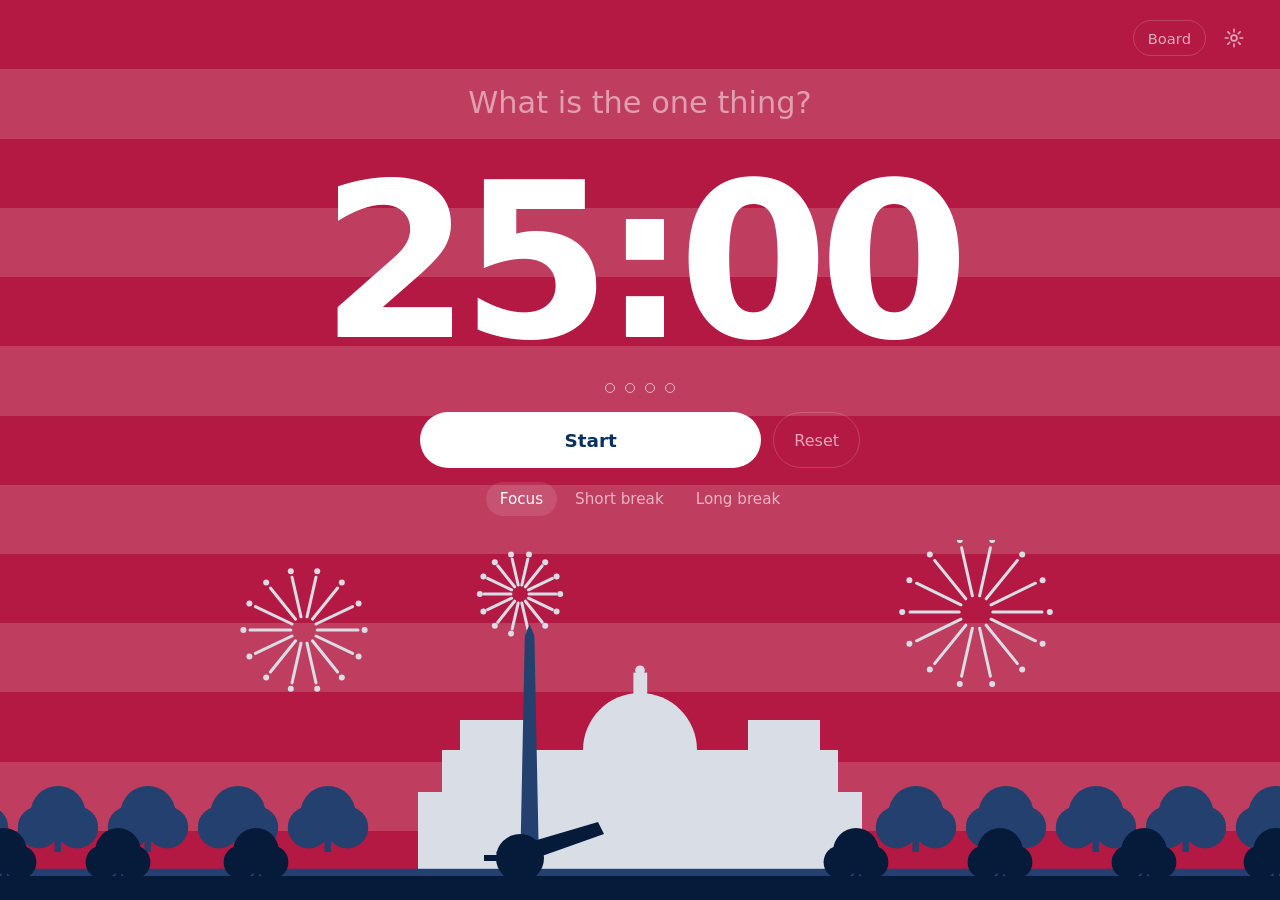
==== commit 5138e124: "Companion: local board, scheduler, Jira, GitHub and Confluence A zero-dependency local server (focus" ====
--- a/index.html
+++ b/index.html
@@ -3,7 +3,7 @@
 <head>
   <meta charset="utf-8">
   <title>Focus</title>
-  <meta http-equiv="Content-Security-Policy" content="default-src 'self'; connect-src 'none'; img-src 'self'; style-src 'self'; script-src 'self'; font-src 'self'; manifest-src 'self'; object-src 'none'; base-uri 'none'; form-action 'none'">
+  <meta http-equiv="Content-Security-Policy" content="default-src 'self'; connect-src 'self'; img-src 'self'; style-src 'self'; script-src 'self'; font-src 'self'; manifest-src 'self'; object-src 'none'; base-uri 'none'; form-action 'none'">
   <meta name="viewport" content="width=device-width, initial-scale=1, viewport-fit=cover">
   <meta name="description" content="One task, one timer.">
   <meta name="theme-color" content="#0a3161">
@@ -23,6 +23,7 @@
 
   <main class="stage">
     <header class="top">
+      <a class="board-link" id="board-link" href="board.html" hidden>Board</a>
       <button class="icon-button" id="settings-button" type="button" aria-label="Settings" aria-expanded="false">
         <svg viewBox="0 0 24 24" width="22" height="22" aria-hidden="true">
           <circle cx="12" cy="12" r="3.2" fill="none" stroke="currentColor" stroke-width="1.8"/>
@@ -36,6 +37,9 @@
         <span class="visually-hidden">Your one task</span>
         <textarea id="task" rows="1" placeholder="What is the one thing?" autocomplete="off" autocapitalize="sentences" spellcheck="false" maxlength="140"></textarea>
       </label>
+
+      <p class="task-parent" id="task-parent" hidden></p>
+      <button type="button" class="task-done" id="task-done" hidden>Done, next one</button>
 
       <div class="clock" id="clock" role="timer" aria-live="off">25:00</div>
 
@@ -61,17 +65,17 @@
       <div class="themes" id="themes" role="group" aria-label="Colour scheme">
         <button type="button" data-theme="spirit" aria-pressed="true"><span class="swatch" data-theme="spirit"></span>Spirit of '76</button>
         <button type="button" data-theme="mono" aria-pressed="false"><span class="swatch" data-theme="mono"></span>Ink &amp; Paper</button>
-        <button type="button" data-theme="rainier" aria-pressed="false"><span class="swatch" data-theme="rainier"></span>The Mountain Is Out</button>
-        <button type="button" data-theme="gate" aria-pressed="false"><span class="swatch" data-theme="gate"></span>Fog Over the Gate</button>
-        <button type="button" data-theme="summer" aria-pressed="false"><span class="swatch" data-theme="summer"></span>Endless Summer</button>
-        <button type="button" data-theme="rockies" aria-pressed="false"><span class="swatch" data-theme="rockies"></span>Purple Mountain Majesty</button>
-        <button type="button" data-theme="texas" aria-pressed="false"><span class="swatch" data-theme="texas"></span>Deep in the Heart</button>
-        <button type="button" data-theme="foliage" aria-pressed="false"><span class="swatch" data-theme="foliage"></span>Leaf Peeper</button>
-        <button type="button" data-theme="empire" aria-pressed="false"><span class="swatch" data-theme="empire"></span>Empire State</button>
-        <button type="button" data-theme="sunshine" aria-pressed="false"><span class="swatch" data-theme="sunshine"></span>Sunshine State</button>
-        <button type="button" data-theme="windy" aria-pressed="false"><span class="swatch" data-theme="windy"></span>Windy City Noir</button>
-        <button type="button" data-theme="aloha" aria-pressed="false"><span class="swatch" data-theme="aloha"></span>Mauka to Makai</button>
-        <button type="button" data-theme="frontier" aria-pressed="false"><span class="swatch" data-theme="frontier"></span>The Last Frontier</button>
+        <button type="button" data-theme="rainier" aria-pressed="false"><span class="swatch" data-theme="rainier"></span>Rainier Over Seattle</button>
+        <button type="button" data-theme="gate" aria-pressed="false"><span class="swatch" data-theme="gate"></span>Golden Gate Fog</button>
+        <button type="button" data-theme="summer" aria-pressed="false"><span class="swatch" data-theme="summer"></span>Santa Monica Sunset</button>
+        <button type="button" data-theme="rockies" aria-pressed="false"><span class="swatch" data-theme="rockies"></span>Rocky Mountain High</button>
+        <button type="button" data-theme="texas" aria-pressed="false"><span class="swatch" data-theme="texas"></span>Deep in the Heart of Texas</button>
+        <button type="button" data-theme="foliage" aria-pressed="false"><span class="swatch" data-theme="foliage"></span>New England October</button>
+        <button type="button" data-theme="empire" aria-pressed="false"><span class="swatch" data-theme="empire"></span>New York Minute</button>
+        <button type="button" data-theme="sunshine" aria-pressed="false"><span class="swatch" data-theme="sunshine"></span>Florida Space Coast</button>
+        <button type="button" data-theme="windy" aria-pressed="false"><span class="swatch" data-theme="windy"></span>Chicago Noir</button>
+        <button type="button" data-theme="aloha" aria-pressed="false"><span class="swatch" data-theme="aloha"></span>Aloha, Waikiki</button>
+        <button type="button" data-theme="frontier" aria-pressed="false"><span class="swatch" data-theme="frontier"></span>Alaskan Frontier</button>
       </div>
 
       <h2>Lengths, in minutes</h2>
--- a/style.css
+++ b/style.css
@@ -260,7 +260,44 @@
 .top {
   display: flex;
   justify-content: flex-end;
-}
+  align-items: center;
+  gap: 6px;
+}
+
+.board-link {
+  height: 36px;
+  padding: 0 14px;
+  border-radius: 18px;
+  border: 1.5px solid var(--line);
+  display: inline-flex;
+  align-items: center;
+  color: var(--ink-soft);
+  font-size: 0.92rem;
+  font-weight: 500;
+  text-decoration: none;
+}
+
+.board-link:hover { color: var(--ink); border-color: var(--ink-soft); }
+
+.task-parent {
+  margin: -4px 0 0;
+  font-size: 0.95rem;
+  color: var(--ink-soft);
+}
+
+.task-done {
+  height: 34px;
+  padding: 0 14px;
+  border-radius: 17px;
+  border: 1.5px solid var(--line);
+  color: var(--ink-soft);
+  font-size: 0.9rem;
+  font-weight: 500;
+}
+
+.task-done:hover { color: var(--ink); border-color: var(--ink-soft); }
+
+.task textarea[readonly] { cursor: default; }
 
 .focus-area {
   display: flex;
